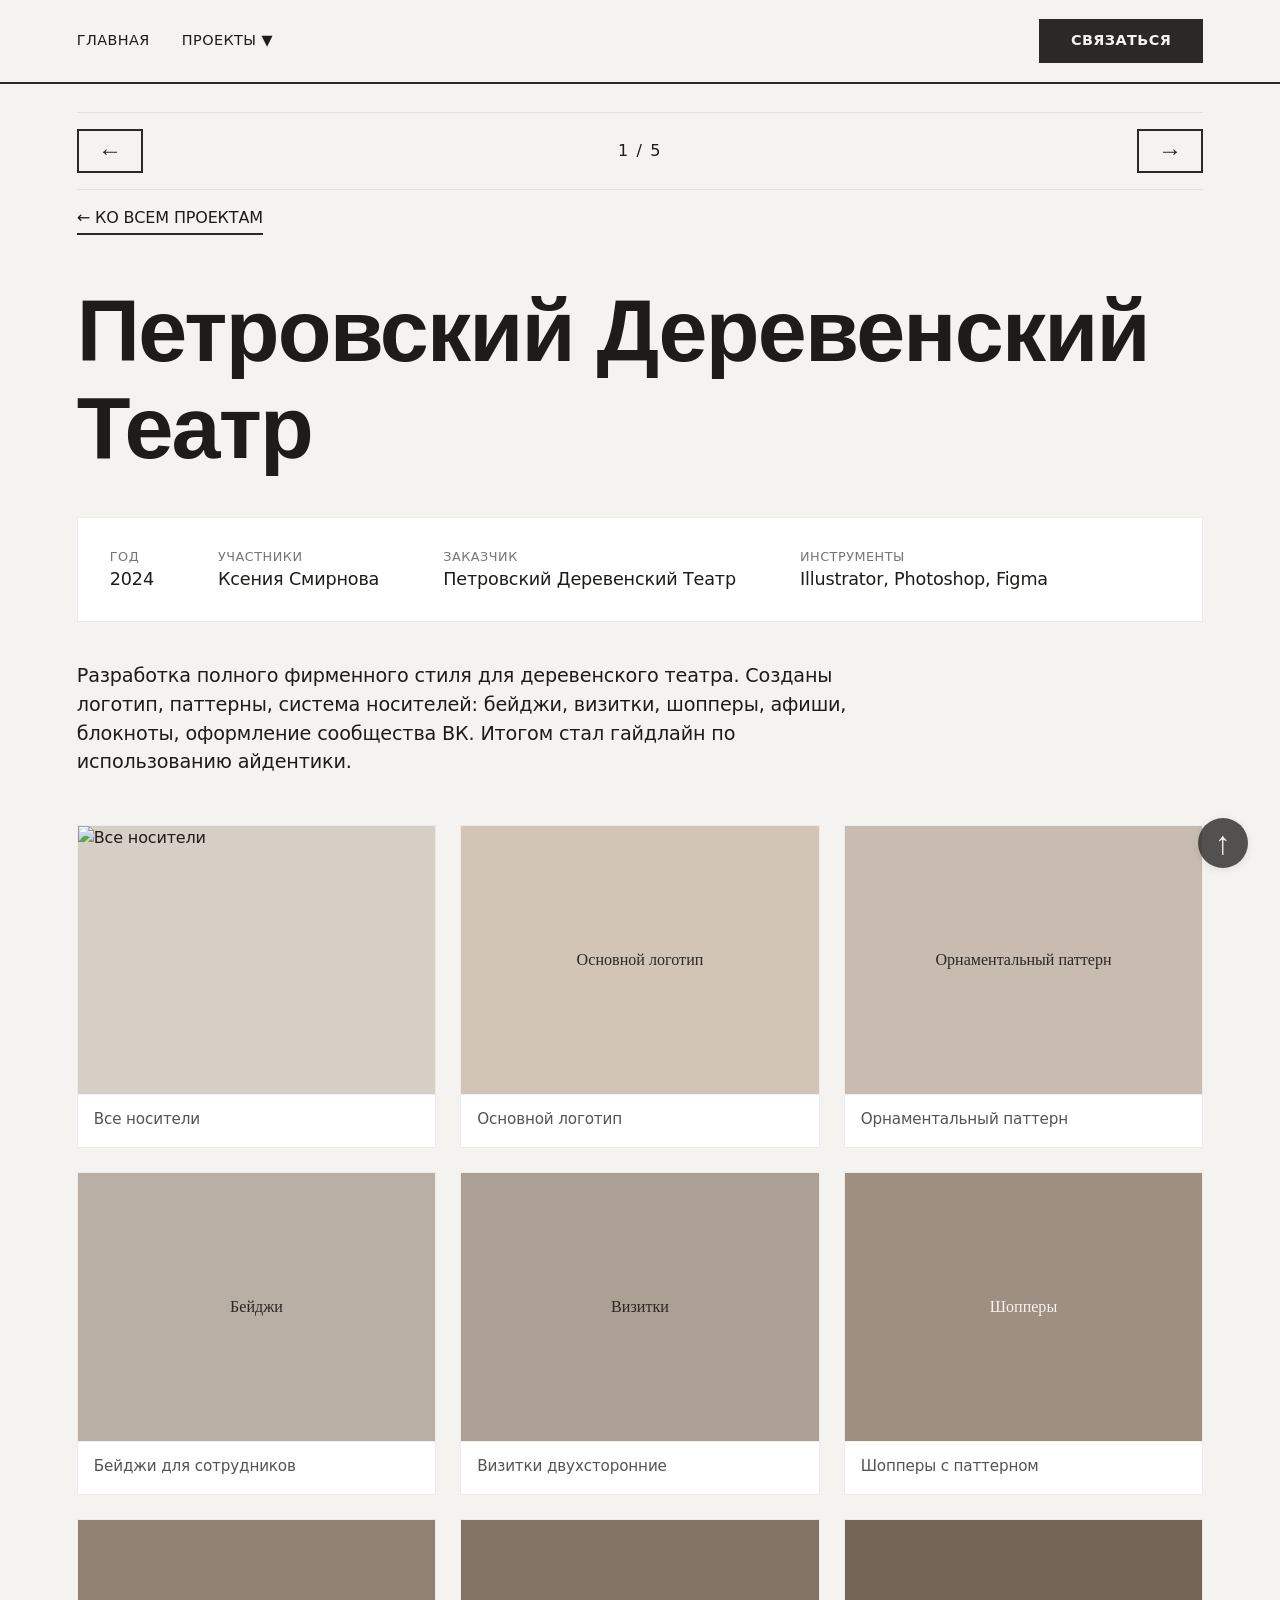
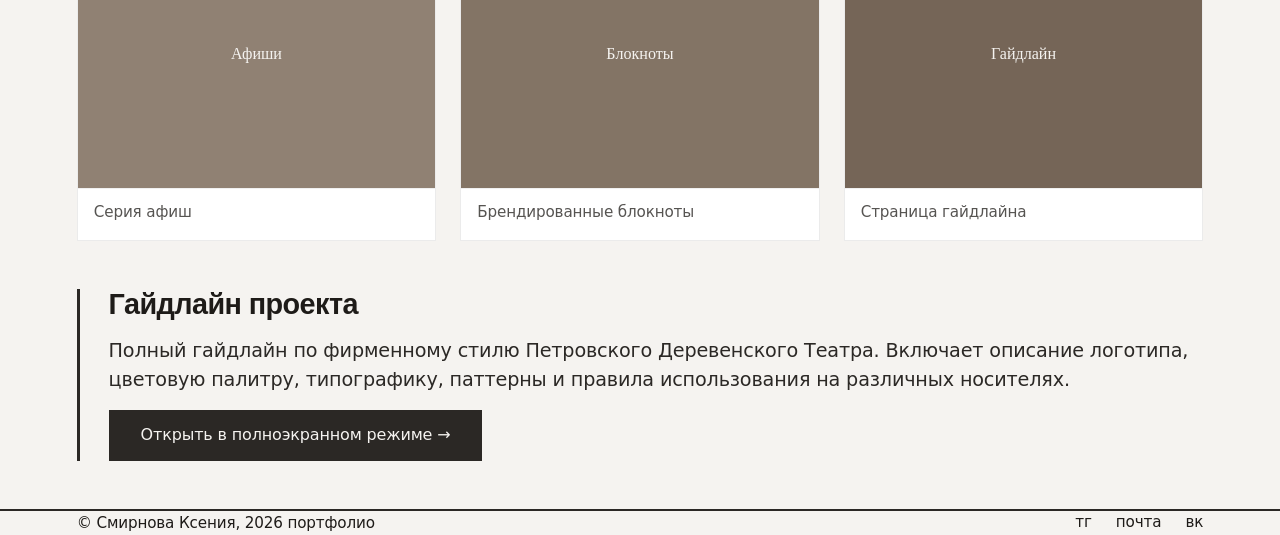
==== projects/project-1.html @ acf1d722 "Новая версия" ====
<!DOCTYPE html>
<html lang="ru">
<head>
    <meta charset="UTF-8">
    <meta name="viewport" content="width=device-width, initial-scale=1.0, maximum-scale=5.0">
    <title>Петровский Деревенский Театр · Ксения Смирнова</title>

    <!-- Профессиональная типографика -->
    <link rel="stylesheet" href="https://cdn.jsdelivr.net/npm/@fontsource/satoshi@latest/css/satoshi.min.css">
    <link rel="stylesheet" href="https://cdn.jsdelivr.net/npm/@fontsource/space-grotesk@5.0.8/css/space-grotesk.min.css">

    <!-- Основные стили -->
    <link rel="stylesheet" href="../css/style.css">
    <link rel="stylesheet" href="../css/responsive.css">
    
    <style>
        /* Стили для модального окна галереи */
        .modal-gallery {
            display: none;
            position: fixed;
            top: 0;
            left: 0;
            width: 100%;
            height: 100%;
            background-color: rgba(0, 0, 0, 0.95);
            z-index: 2000;
            cursor: pointer;
            opacity: 0;
            transition: opacity 0.3s ease;
        }
        
        .modal-gallery.active {
            display: flex;
            align-items: center;
            justify-content: center;
            opacity: 1;
        }
        
        .modal-content {
            position: relative;
            max-width: 90%;
            max-height: 90%;
            margin: auto;
            display: flex;
            align-items: center;
            justify-content: center;
        }
        
        .modal-image {
            max-width: 100%;
            max-height: 90vh;
            object-fit: contain;
            border-radius: 4px;
            box-shadow: 0 5px 30px rgba(0, 0, 0, 0.3);
        }
        
        .modal-caption {
            position: absolute;
            bottom: -40px;
            left: 0;
            right: 0;
            text-align: center;
            color: white;
            font-size: 1rem;
            padding: 0.5rem;
            background: rgba(0, 0, 0, 0.7);
            border-radius: 4px;
        }
        
        .nav-btn {
            position: absolute;
            top: 50%;
            transform: translateY(-50%);
            width: 50px;
            height: 50px;
            background: rgba(255, 255, 255, 0.2);
            border: 2px solid rgba(255, 255, 255, 0.5);
            border-radius: 50%;
            cursor: pointer;
            display: flex;
            align-items: center;
            justify-content: center;
            transition: all 0.3s ease;
            color: white;
            font-size: 24px;
            font-weight: bold;
            z-index: 2001;
        }
        
        .nav-btn:hover {
            background: rgba(255, 255, 255, 0.4);
            border-color: white;
        }
        
        .prev-btn {
            left: 20px;
        }
        
        .next-btn {
            right: 20px;
        }
        
        .close-btn {
            position: absolute;
            top: 20px;
            right: 30px;
            font-size: 40px;
            font-weight: bold;
            color: white;
            cursor: pointer;
            z-index: 2001;
            transition: all 0.3s ease;
            background: none;
            border: none;
            font-family: monospace;
        }
        
        .close-btn:hover {
            color: #9e6b5e;
            transform: scale(1.1);
        }
        
        .counter {
            position: absolute;
            bottom: 20px;
            right: 20px;
            color: white;
            background: rgba(0, 0, 0, 0.5);
            padding: 5px 12px;
            border-radius: 20px;
            font-size: 14px;
            font-family: monospace;
        }
        
        .gallery-image {
            cursor: pointer;
            position: relative;
            overflow: hidden;
        }
        
        .gallery-image::after {
            content: "🔍";
            position: absolute;
            bottom: 10px;
            right: 10px;
            background: rgba(0, 0, 0, 0.6);
            color: white;
            padding: 5px 8px;
            border-radius: 50%;
            font-size: 14px;
            opacity: 0;
            transition: opacity 0.3s ease;
            pointer-events: none;
        }
        
        .gallery-image:hover::after {
            opacity: 1;
        }
        
        /* Дополнительные стили для PDF просмотрщика */
        .pdf-container {
            width: 100%;
            margin: 2rem 0;
            background: #f5f3f0;
            border: 1px solid var(--border-light);
            overflow: hidden;
        }
        
        .pdf-container iframe {
            width: 100%;
            height: 800px;
            border: none;
            display: block;
        }
        
        .pdf-link {
            display: inline-block;
            margin-top: 1rem;
            padding: 0.8rem 2rem;
            background: var(--soft-dark);
            color: var(--bg);
            text-decoration: none;
            transition: var(--transition);
            text-align: center;
        }
        
        .pdf-link:hover {
            background: var(--accent);
            border-bottom: none;
        }
        
        @media (max-width: 800px) {
            .pdf-container iframe {
                height: 500px;
            }
            
            .nav-btn {
                width: 40px;
                height: 40px;
                font-size: 20px;
            }
            
            .prev-btn {
                left: 10px;
            }
            
            .next-btn {
                right: 10px;
            }
            
            .close-btn {
                top: 10px;
                right: 15px;
                font-size: 30px;
            }
        }
        
        @media (max-width: 480px) {
            .pdf-container iframe {
                height: 400px;
            }
            
            .nav-btn {
                width: 35px;
                height: 35px;
                font-size: 16px;
            }
        }
    </style>
</head>
<body>
    <!-- ХЭДЕР с выпадающим списком проектов -->
    <header class="header">
        <input type="checkbox" id="burger-toggle" class="burger-checkbox">
        <label for="burger-toggle" class="burger-icon">
            <span></span>
            <span></span>
            <span></span>
        </label>

        <div class="nav-links">
            <div class="nav-item">
                <a href="../index.html" class="nav-link">главная</a>
            </div>
            <div class="nav-item">
                <span class="nav-link">проекты ▼</span>
                <div class="dropdown">
                    <a href="project-1.html">Петровский Деревенский Театр</a>
                    <a href="project-2.html">Мерч театра Пушкина</a>
                    <a href="project-3.html">Фотокнига «Следы»</a>
                    <a href="project-4.html">Короткий метр «Гопник Коля»</a>
                    <a href="project-5.html">Выставка «Грани»</a>
                </div>
            </div>
        </div>
        
        <a href="../index.html#contact-section" class="contact-btn">связаться</a>

        <div class="burger-menu">
            <a href="../index.html">главная</a>
            <div class="projects-group">
                <span style="font-weight:600; margin-bottom:0.3rem;">проекты:</span>
                <a href="project-1.html">Петровский Деревенский Театр</a>
                <a href="project-2.html">Мерч театра Пушкина</a>
                <a href="project-3.html">Фотокнига «Следы»</a>
                <a href="project-4.html">Короткий метр «Гопник Коля»</a>
                <a href="project-5.html">Выставка «Грани»</a>
            </div>
            <a href="../index.html#contact-section" class="contact-btn">связаться</a>
        </div>
    </header>

    <main>
        <div class="container">
            <!-- НАВИГАЦИЯ МЕЖДУ ПРОЕКТАМИ -->
            <div class="project-nav" id="project-nav">
                <button class="nav-arrow" id="prevProject" aria-label="Предыдущий проект">←</button>
                <span class="project-counter" id="projectCounter">1 / 5</span>
                <button class="nav-arrow" id="nextProject" aria-label="Следующий проект">→</button>
            </div>
            <div style="margin-bottom: 1rem;">
                <a href="../index.html" class="back-to-main">← ко всем проектам</a>
            </div>

            <!-- КОНТЕНТ ПРОЕКТА -->
            <div class="project-header">
                <h1>Петровский Деревенский Театр</h1>
            </div>
            <div class="project-meta">
                <div class="meta-item"><span class="meta-label">год</span><span class="meta-value">2024</span></div>
                <div class="meta-item"><span class="meta-label">участники</span><span class="meta-value">Ксения Смирнова</span></div>
                <div class="meta-item"><span class="meta-label">заказчик</span><span class="meta-value">Петровский Деревенский Театр</span></div>
                <div class="meta-item"><span class="meta-label">инструменты</span><span class="meta-value">Illustrator, Photoshop, Figma</span></div>
            </div>
            <div class="project-description">
                <p>Разработка полного фирменного стиля для деревенского театра. Созданы логотип, паттерны, система носителей: бейджи, визитки, шопперы, афиши, блокноты, оформление сообщества ВК. Итогом стал гайдлайн по использованию айдентики.</p>
            </div>
            
            <!-- ГАЛЕРЕЯ -->
            <div class="project-gallery" id="project-gallery">
                <div class="gallery-item" data-index="0">
                    <div class="gallery-image">
                        <img src="https://sun9-11.userapi.com/s/v1/ig2/9PiQu-kpqCGtjzjyNcakyy0mfdN2wp7KyVQ81eAjFetHy-RfJmOVFOb_cmVQKaXtfVmjRUei0l2rOzspthQSyipe.jpg?quality=95&as=32x30,48x44,72x67,108x100,160x148,240x222,360x333,480x444,540x500,580x537&from=bu&cs=580x0" alt="Все носители">
                    </div>
                    <div class="gallery-caption">Все носители</div>
                </div>
                <div class="gallery-item" data-index="1">
                    <div class="gallery-image">
                        <img src="data:image/svg+xml,%3Csvg xmlns='http://www.w3.org/2000/svg' width='400' height='300' viewBox='0 0 400 300'%3E%3Crect width='400' height='300' fill='%23d2c5b6'/%3E%3Ctext x='50%' y='50%' font-family='Satoshi' font-size='18' fill='%232b2825' text-anchor='middle' dy='.3em'%3EОсновной логотип%3C/text%3E%3C/svg%3E" alt="Основной логотип">
                    </div>
                    <div class="gallery-caption">Основной логотип</div>
                </div>
                <div class="gallery-item" data-index="2">
                    <div class="gallery-image">
                        <img src="data:image/svg+xml,%3Csvg xmlns='http://www.w3.org/2000/svg' width='400' height='300' viewBox='0 0 400 300'%3E%3Crect width='400' height='300' fill='%23c7bcaf'/%3E%3Ctext x='50%' y='50%' font-family='Satoshi' font-size='18' fill='%232b2825' text-anchor='middle' dy='.3em'%3EОрнаментальный паттерн%3C/text%3E%3C/svg%3E" alt="Орнаментальный паттерн">
                    </div>
                    <div class="gallery-caption">Орнаментальный паттерн</div>
                </div>
                <div class="gallery-item" data-index="3">
                    <div class="gallery-image">
                        <img src="data:image/svg+xml,%3Csvg xmlns='http://www.w3.org/2000/svg' width='400' height='300' viewBox='0 0 400 300'%3E%3Crect width='400' height='300' fill='%23b9afa4'/%3E%3Ctext x='50%' y='50%' font-family='Satoshi' font-size='18' fill='%232b2825' text-anchor='middle' dy='.3em'%3EБейджи%3C/text%3E%3C/svg%3E" alt="Бейджи">
                    </div>
                    <div class="gallery-caption">Бейджи для сотрудников</div>
                </div>
                <div class="gallery-item" data-index="4">
                    <div class="gallery-image">
                        <img src="data:image/svg+xml,%3Csvg xmlns='http://www.w3.org/2000/svg' width='400' height='300' viewBox='0 0 400 300'%3E%3Crect width='400' height='300' fill='%23aca094'/%3E%3Ctext x='50%' y='50%' font-family='Satoshi' font-size='18' fill='%232b2825' text-anchor='middle' dy='.3em'%3EВизитки%3C/text%3E%3C/svg%3E" alt="Визитки">
                    </div>
                    <div class="gallery-caption">Визитки двухсторонние</div>
                </div>
                <div class="gallery-item" data-index="5">
                    <div class="gallery-image">
                        <img src="data:image/svg+xml,%3Csvg xmlns='http://www.w3.org/2000/svg' width='400' height='300' viewBox='0 0 400 300'%3E%3Crect width='400' height='300' fill='%239e8f81'/%3E%3Ctext x='50%' y='50%' font-family='Satoshi' font-size='18' fill='%23f5f3f0' text-anchor='middle' dy='.3em'%3EШопперы%3C/text%3E%3C/svg%3E" alt="Шопперы">
                    </div>
                    <div class="gallery-caption">Шопперы с паттерном</div>
                </div>
                <div class="gallery-item" data-index="6">
                    <div class="gallery-image">
                        <img src="data:image/svg+xml,%3Csvg xmlns='http://www.w3.org/2000/svg' width='400' height='300' viewBox='0 0 400 300'%3E%3Crect width='400' height='300' fill='%23908173'/%3E%3Ctext x='50%' y='50%' font-family='Satoshi' font-size='18' fill='%23f5f3f0' text-anchor='middle' dy='.3em'%3EАфиши%3C/text%3E%3C/svg%3E" alt="Афиши">
                    </div>
                    <div class="gallery-caption">Серия афиш</div>
                </div>
                <div class="gallery-item" data-index="7">
                    <div class="gallery-image">
                        <img src="data:image/svg+xml,%3Csvg xmlns='http://www.w3.org/2000/svg' width='400' height='300' viewBox='0 0 400 300'%3E%3Crect width='400' height='300' fill='%23837465'/%3E%3Ctext x='50%' y='50%' font-family='Satoshi' font-size='18' fill='%23f5f3f0' text-anchor='middle' dy='.3em'%3EБлокноты%3C/text%3E%3C/svg%3E" alt="Блокноты">
                    </div>
                    <div class="gallery-caption">Брендированные блокноты</div>
                </div>
                <div class="gallery-item" data-index="8">
                    <div class="gallery-image">
                        <img src="data:image/svg+xml,%3Csvg xmlns='http://www.w3.org/2000/svg' width='400' height='300' viewBox='0 0 400 300'%3E%3Crect width='400' height='300' fill='%23756557'/%3E%3Ctext x='50%' y='50%' font-family='Satoshi' font-size='18' fill='%23f5f3f0' text-anchor='middle' dy='.3em'%3EГайдлайн%3C/text%3E%3C/svg%3E" alt="Гайдлайн">
                    </div>
                    <div class="gallery-caption">Страница гайдлайна</div>
                </div>
            </div>
            
            <!-- Модальное окно для галереи -->
            <div id="modalGallery" class="modal-gallery">
                <button class="close-btn">&times;</button>
                <button class="nav-btn prev-btn">‹</button>
                <button class="nav-btn next-btn">›</button>
                <div class="modal-content">
                    <img class="modal-image" src="" alt="">
                    <div class="modal-caption"></div>
                </div>
                <div class="counter"></div>
            </div>
            
            <!-- Дополнительная секция с PDF просмотрщиком -->
            <div class="extra-section">
                <h3>Гайдлайн проекта</h3>
                <p style="margin-top: 1rem; color: var(--soft-dark);">
                    Полный гайдлайн по фирменному стилю Петровского Деревенского Театра. Включает описание логотипа, цветовую палитру, типографику, паттерны и правила использования на различных носителях.
                </p>
                <a href="https://flypdf.ru/v/2be8ea11-fe06-4a47-a068-ea5fc903fe31" target="_blank" class="pdf-link" rel="nofollow">
                    Открыть в полноэкранном режиме →
                </a>
            </div>
        </div>
    </main>

    <!-- КНОПКА НАВЕРХ -->
    <button class="to-top" id="toTopBtn" aria-label="Наверх"></button>

    <!-- ФУТЕР -->
    <footer class="container">
        <div>© Смирнова Ксения, <span id="current-year"></span> портфолио</div>
        <div style="display: flex; gap: 1.5rem;">
            <a href="https://t.me/takoj_vot_chelovek">тг</a>
            <a href="mailto:smirnovakp2002@gmail.com">почта</a>
            <a href="https://vk.com/k.smirnova_k_svobode">вк</a>
        </div>
    </footer>

    <script src="../js/projects.js"></script>
</body>
</html>
---- css/style.css ----
* {
    margin: 0;
    padding: 0;
    box-sizing: border-box;
}

:root {
    --bg: #f5f3f0;
    --text: #1e1b18;
    --soft-dark: #2b2825;
    --accent: #9e6b5e;
    --card-bg: #ffffff;
    --border-light: rgba(0, 0, 0, 0.08);
    --space: clamp(2rem, 6vw, 5rem);
    --transition: all 0.3s ease-out;
}

body {
    background-color: var(--bg);
    color: var(--text);
    font-family: 'Satoshi', system-ui, -apple-system, 'Segoe UI', Roboto, 'Helvetica Neue', sans-serif;
    font-weight: 350;
    line-height: 1.5;
    -webkit-font-smoothing: antialiased;
    font-feature-settings: "ss02", "ss03", "kern";
    letter-spacing: -0.01em;
    padding-top: 80px;
}

h1, h2, h3, h4 {
    font-family: 'Space Grotesk', 'Satoshi', sans-serif;
    font-weight: 600;
    letter-spacing: -0.02em;
    line-height: 1.1;
}

h1 {
    font-size: clamp(3rem, 8vw, 5.5rem);
    font-weight: 650;
    text-transform: uppercase;
    letter-spacing: -0.02em;
    margin-bottom: 0.3rem;
}

h2 {
    font-size: clamp(2rem, 4vw, 2.8rem);
    font-weight: 620;
    border-bottom: 3px solid var(--soft-dark);
    padding-bottom: 0.2rem;
    margin-bottom: 2rem;
    display: inline-block;
}

h3 {
    font-size: 1.8rem;
    font-weight: 600;
}

p, li, address {
    font-size: 1.2rem;
    font-style: normal;
}

a {
    color: currentColor;
    text-decoration: none;
    border-bottom: 1px solid transparent;
    transition: var(--transition);
}

a:hover {
    border-bottom-color: var(--accent);
}

img {
    display: block;
    width: 100%;
    height: 100%;
    object-fit: cover;
}

/* Контейнер - растягиваем на всю ширину */
.container {
    width: 100%;
    margin: 0;
    padding: 0 6vw;
}

/* ===== ХЭДЕР - фиксированный ===== */
.header {
    padding: 1.2rem 6vw;
    display: flex;
    justify-content: space-between;
    align-items: center;
    border-bottom: 2px solid var(--soft-dark);
    background: var(--bg);
    font-weight: 450;
    text-transform: uppercase;
    font-size: 0.9rem;
    letter-spacing: 0.03em;
    position: fixed;
    top: 0;
    left: 0;
    right: 0;
    z-index: 1000;
    width: 100%;
    backdrop-filter: blur(10px);
    background: rgba(245, 243, 240, 0.95);
    transition: var(--transition);
}

.nav-links {
    display: flex;
    align-items: center;
    gap: 2rem;
}

.nav-item {
    position: relative;
}

.nav-link {
    border-bottom: none;
    font-weight: 500;
    cursor: pointer;
    display: flex;
    align-items: center;
    gap: 0.3rem;
}

.nav-link:hover {
    border-bottom: 1px solid var(--soft-dark);
}

.dropdown {
    position: absolute;
    top: 100%;
    left: 0;
    min-width: 280px;
    background: var(--bg);
    border: 2px solid var(--soft-dark);
    border-top: none;
    padding: 0.8rem 0;
    z-index: 100;
    opacity: 0;
    visibility: hidden;
    transform: translateY(-10px);
    transition: var(--transition);
    box-shadow: 0 10px 20px rgba(0, 0, 0, 0.05);
}

.nav-item:hover .dropdown {
    opacity: 1;
    visibility: visible;
    transform: translateY(0);
}

.dropdown a {
    display: block;
    padding: 0.6rem 1.5rem;
    border-bottom: none;
    white-space: nowrap;
    text-transform: none;
    font-size: 0.95rem;
    transition: background 0.2s;
}

.dropdown a:hover {
    background: rgba(0, 0, 0, 0.03);
    border-bottom: none;
}

.header .contact-btn {
    background: var(--soft-dark);
    color: var(--bg);
    padding: 0.7rem 2rem;
    border-radius: 0px;
    font-weight: 550;
    border: none;
    transition: var(--transition);
    cursor: pointer;
    margin-left: auto;
}

.header .contact-btn:hover {
    background: var(--accent);
    color: white;
    border-bottom: none;
}

.burger-checkbox {
    display: none;
}

.burger-icon {
    display: none;
    flex-direction: column;
    justify-content: space-between;
    width: 28px;
    height: 22px;
    cursor: pointer;
    z-index: 110;
}

.burger-icon span {
    width: 100%;
    height: 3px;
    background-color: var(--soft-dark);
    transition: var(--transition);
}

.burger-menu {
    display: none;
}

/* ===== КНОПКА НАВЕРХ ===== */
.to-top {
    position: fixed;
    bottom: 2rem;
    right: 2rem;
    width: 50px;
    height: 50px;
    background: var(--soft-dark);
    color: var(--bg);
    border: none;
    border-radius: 50%;
    display: flex;
    align-items: center;
    justify-content: center;
    font-size: 1.8rem;
    cursor: pointer;
    transition: var(--transition);
    z-index: 99;
    opacity: 0.8;
    box-shadow: 0 2px 10px rgba(0, 0, 0, 0.1);
}

.to-top:hover {
    background: var(--accent);
    opacity: 1;
    transform: translateY(-3px);
}

.to-top::after {
    content: "↑";
    font-size: 2rem;
    line-height: 1;
}

/* ===== ДИНАМИЧЕСКАЯ ЧАСТЬ ===== */
.dynamic-row {
    display: flex;
    align-items: flex-start;
    gap: 6%;
    margin: var(--space) 0;
    min-height: 80vh;
    width: 100%;
}

.photo-sticky {
    flex: 0 0 45%;
    position: sticky;
    top: 100px;
    align-self: flex-start;
}

/* Фото больше и прижато к левому краю */
.photo-sticky figure {
    width: 100%;
    max-width: 650px;
    margin: 0;
    margin-left: 0;
    aspect-ratio: 0.85 / 1;
    background: #d6cfc6;
    overflow: hidden;
}

.photo-sticky img {
    width: 100%;
    height: 100%;
    object-fit: cover;
    object-position: center 20%;
    filter: grayscale(20%);
    transition: transform 0.5s ease;
}

.photo-sticky img:hover {
    transform: scale(1.02);
}

.scroll-text {
    flex: 1 1 auto;
    display: flex;
    flex-direction: column;
    gap: 4rem;
    max-width: 900px;
}

.info-block {
    border-top: 2px solid var(--soft-dark);
    padding-top: 1.5rem;
}

.info-block h3 {
    font-size: 2rem;
    margin-bottom: 1.2rem;
}

.info-block ul {
    list-style: none;
}

.info-block li {
    margin-bottom: 0.4rem;
    font-size: 1.2rem;
}

.contact-icons {
    display: flex;
    flex-wrap: wrap;
    gap: 1.5rem 2.5rem;
    margin-top: 1rem;
}

.contact-icons a {
    font-size: 1.3rem;
    border-bottom: none;
    display: inline-flex;
    align-items: center;
    gap: 6px;
}

.icon-tg::before {
    content: "⎆";
    margin-right: 6px;
    font-weight: 300;
}

.icon-phone::before {
    content: "⎔";
    margin-right: 6px;
}

.icon-email::before {
    content: "⌲";
    margin-right: 6px;
}

.icon-vk::before {
    content: "⌾";
    margin-right: 6px;
}

.speciality-badge {
    display: flex;
    flex-wrap: wrap;
    gap: 1rem 2rem;
    margin: 1.5rem 0;
    font-size: 1.3rem;
    font-weight: 400;
    text-transform: uppercase;
    border-bottom: 1px solid var(--border-light);
    padding-bottom: 1.5rem;
}

/* ===== КЕЙСЫ ===== */
.cases-showcase {
    margin: 4rem 0;
    width: 100%;
}

.case-item {
    display: flex;
    gap: 6rem;
    margin-bottom: 6rem;
    align-items: center;
    width: 100%;
}

.case-item.reverse {
    flex-direction: row-reverse;
}

.case-info {
    flex: 1;
}

.case-info h3 {
    font-size: 2.2rem;
    margin-bottom: 1.5rem;
}

.case-info p {
    margin-bottom: 2rem;
    opacity: 0.9;
}

.case-visual {
    flex: 1;
}

.case-card-custom {
    background: var(--card-bg);
    border: 1px solid var(--border-light);
    padding: 0;
    box-shadow: 0 5px 15px rgba(0, 0, 0, 0.02);
}

.case-image-custom {
    width: 100%;
    aspect-ratio: 4 / 3;
    background: #cbc3b9;
    overflow: hidden;
}

.case-image-custom img {
    width: 100%;
    height: 100%;
    object-fit: cover;
    display: block;
}

.case-card-custom h4 {
    font-size: 1.5rem;
    font-weight: 600;
    padding: 1.2rem 1.2rem 0.8rem;
}

.case-card-custom p {
    padding: 0 1.2rem 1.5rem;
    font-size: 1rem;
    opacity: 0.8;
}

.case-btn {
    background: var(--soft-dark);
    color: var(--bg);
    border: none;
    padding: 0.8rem 2rem;
    font-size: 1rem;
    font-weight: 500;
    text-transform: uppercase;
    cursor: pointer;
    transition: var(--transition);
    display: inline-block;
    margin-top: 0.5rem;
    border-radius: 0;
}

.case-btn:hover {
    background: var(--accent);
    color: white;
}

.more-link {
    display: inline-block;
    margin: 1rem 0 3rem;
    font-size: 1.3rem;
    font-weight: 500;
    border-bottom: 2px solid var(--soft-dark);
    padding-bottom: 0.2rem;
}

.more-link:hover {
    border-bottom-color: var(--accent);
}

/* скиллы */
.compact-grid {
    display: grid;
    grid-template-columns: repeat(auto-fill, minmax(280px, 1fr));
    gap: 2rem;
    margin: 2rem 0;
}

.skill-item {
    font-size: 1.1rem;
    border-left: 2px solid var(--soft-dark);
    padding-left: 1rem;
}

/* ===== ФОРМА СВЯЗИ - РАСТЯНУТА НА ВСЮ ШИРИНУ ===== */
.contact-section-wrapper {
    display: flex;
    flex-direction: column;
    align-items: center;
    width: 100%;
    margin: 0;
    padding: 0;
}

.contact-section-wrapper h2 {
    text-align: left;
    display: inline-block;
    margin-left: 6vw;
    margin-right: auto;
    margin-bottom: 2rem;
}

/* Белый блок формы на всю ширину */
.contact-form {
    background: white;
    border-top: 1px solid var(--border-light);
    border-bottom: 1px solid var(--border-light);
    padding: 3rem 6vw;
    margin: 0;
    width: 100%;
    box-sizing: border-box;
}

/* Внутренний контейнер для формы, чтобы ограничить ширину полей */
.form-inner-container {
    max-width: 800px;
    margin: 0;
    width: 100%;
}

.form-row {
    display: grid;
    grid-template-columns: 1fr 1fr;
    gap: 2rem;
    margin-bottom: 2rem;
}

.form-group {
    display: flex;
    flex-direction: column;
}

.form-group label {
    font-weight: 500;
    margin-bottom: 0.5rem;
    text-transform: uppercase;
    font-size: 0.85rem;
    letter-spacing: 0.02em;
}

.form-group input,
.form-group textarea {
    background: transparent;
    border: 1px solid var(--border-light);
    padding: 0.9rem 1.2rem;
    font-family: 'Satoshi', sans-serif;
    font-size: 1.1rem;
    border-radius: 0;
    outline: none;
    transition: var(--transition);
    width: 100%;
}

.form-group input:focus,
.form-group textarea:focus {
    border-color: var(--soft-dark);
}

.form-group textarea {
    min-height: 120px;
    resize: vertical;
}

.submit-btn {
    background: var(--soft-dark);
    color: var(--bg);
    border: none;
    padding: 1rem 2.5rem;
    font-size: 1.1rem;
    font-weight: 500;
    text-transform: uppercase;
    cursor: pointer;
    transition: var(--transition);
    width: fit-content;
    border-radius: 0;
    margin-top: 2rem;
    display: block;
    margin-left: 0;
    margin-right: auto;
}

.submit-btn:hover {
    background: var(--accent);
}

footer {
    border-top: 2px solid var(--soft-dark);
    padding: 2rem 0;
    margin-top: 4rem;
    display: flex;
    flex-wrap: wrap;
    justify-content: space-between;
    align-items: center;
    font-size: 0.95rem;
    width: 100%;
}

button,
.case-card-custom,
.header .contact-btn,
.submit-btn,
.contact-form {
    border-radius: 0px;
}

/* ===== СТРАНИЦЫ ПРОЕКТОВ ===== */
.project-nav {
    display: flex;
    justify-content: space-between;
    align-items: center;
    margin: 2rem 0 1rem;
    padding: 1rem 0;
    border-top: 1px solid var(--border-light);
    border-bottom: 1px solid var(--border-light);
}

.nav-arrow {
    font-size: 1.5rem;
    font-weight: 400;
    border: 2px solid var(--soft-dark);
    padding: 0.5rem 1.2rem;
    transition: var(--transition);
    cursor: pointer;
    background: transparent;
    color: var(--soft-dark);
    line-height: 1;
}

.nav-arrow:hover {
    background: var(--soft-dark);
    color: var(--bg);
    border-color: var(--soft-dark);
}

.project-counter {
    font-size: 1rem;
    letter-spacing: 0.1em;
    font-weight: 450;
}

.back-to-main {
    text-transform: uppercase;
    font-weight: 500;
    border-bottom: 2px solid var(--soft-dark);
    padding-bottom: 0.2rem;
    margin-bottom: 1rem;
    display: inline-block;
}

.project-header {
    margin: 2rem 0 2.5rem;
}

.project-header h1 {
    text-transform: none;
    margin-bottom: 1rem;
}

.project-meta {
    display: flex;
    flex-wrap: wrap;
    gap: 2.5rem 4rem;
    background: var(--card-bg);
    padding: 1.8rem 2rem;
    border: 1px solid var(--border-light);
    margin: 2rem 0;
    font-size: 1.1rem;
}

.meta-item {
    display: flex;
    flex-direction: column;
}

.meta-label {
    font-size: 0.8rem;
    text-transform: uppercase;
    letter-spacing: 0.04em;
    opacity: 0.6;
    font-weight: 500;
}

.meta-value {
    font-weight: 500;
}

.project-description {
    margin: 2.5rem 0;
    max-width: 800px;
}

.extra-section {
    margin: 3rem 0;
    border-left: 3px solid var(--soft-dark);
    padding-left: 1.8rem;
}

/* ===== ГАЛЕРЕЯ ===== */
.project-gallery {
    display: grid;
    grid-template-columns: repeat(3, 1fr);
    gap: 1.5rem;
    margin: 3rem 0;
}

.gallery-item {
    background: var(--card-bg);
    border: 1px solid var(--border-light);
    transition: var(--transition);
    break-inside: avoid;
}

.gallery-item:hover {
    transform: translateY(-5px);
    box-shadow: 0 10px 20px rgba(0, 0, 0, 0.05);
}

.gallery-image {
    aspect-ratio: 4 / 3;
    background: #d6cfc6;
    overflow: hidden;
}

.gallery-image img {
    width: 100%;
    height: 100%;
    object-fit: cover;
    transition: transform 0.4s ease;
}

.gallery-item:hover .gallery-image img {
    transform: scale(1.03);
}

.gallery-caption {
    padding: 0.8rem 1rem 1rem;
    font-size: 0.95rem;
    opacity: 0.75;
    border-top: 1px solid var(--border-light);
}

.gallery-video {
    width: 100%;
    aspect-ratio: 16 / 9;
    background: #d6cfc6;
}

.gallery-video video {
    width: 100%;
    height: 100%;
    object-fit: cover;
}

/* ===== МОДАЛЬНОЕ ОКНО ДЛЯ ГАЛЕРЕИ ===== */
.modal-gallery {
    display: none;
    position: fixed;
    top: 0;
    left: 0;
    width: 100%;
    height: 100%;
    background-color: rgba(0, 0, 0, 0.95);
    z-index: 2000;
    cursor: pointer;
    align-items: center;
    justify-content: center;
}

.modal-gallery.active {
    display: flex;
}

.modal-content {
    position: relative;
    max-width: 90%;
    max-height: 90%;
    margin: auto;
    display: flex;
    align-items: center;
    justify-content: center;
}

.modal-image {
    max-width: 100%;
    max-height: 90vh;
    object-fit: contain;
    border-radius: 4px;
    box-shadow: 0 5px 30px rgba(0, 0, 0, 0.3);
}

.modal-caption {
    position: absolute;
    bottom: -40px;
    left: 0;
    right: 0;
    text-align: center;
    color: white;
    font-size: 1rem;
    padding: 0.5rem;
    background: rgba(0, 0, 0, 0.7);
    border-radius: 4px;
}

.nav-btn {
    position: absolute;
    top: 50%;
    transform: translateY(-50%);
    width: 50px;
    height: 50px;
    background: rgba(255, 255, 255, 0.2);
    border: 2px solid rgba(255, 255, 255, 0.5);
    border-radius: 50%;
    cursor: pointer;
    display: flex;
    align-items: center;
    justify-content: center;
    transition: all 0.3s ease;
    color: white;
    font-size: 24px;
    font-weight: bold;
    z-index: 2001;
}

.nav-btn:hover {
    background: rgba(255, 255, 255, 0.4);
    border-color: white;
}

.prev-btn {
    left: 20px;
}

.next-btn {
    right: 20px;
}

.close-btn {
    position: absolute;
    top: 20px;
    right: 30px;
    font-size: 40px;
    font-weight: bold;
    color: white;
    cursor: pointer;
    z-index: 2001;
    transition: all 0.3s ease;
    background: none;
    border: none;
    font-family: monospace;
}

.close-btn:hover {
    color: #9e6b5e;
    transform: scale(1.1);
}

.counter {
    position: absolute;
    bottom: 20px;
    right: 20px;
    color: white;
    background: rgba(0, 0, 0, 0.5);
    padding: 5px 12px;
    border-radius: 20px;
    font-size: 14px;
    font-family: monospace;
}

.gallery-image {
    cursor: pointer;
    position: relative;
    overflow: hidden;
}

.gallery-image::after {
    content: "🔍";
    position: absolute;
    bottom: 10px;
    right: 10px;
    background: rgba(0, 0, 0, 0.6);
    color: white;
    padding: 5px 8px;
    border-radius: 50%;
    font-size: 14px;
    opacity: 0;
    transition: opacity 0.3s ease;
    pointer-events: none;
}

.gallery-image:hover::after {
    opacity: 1;
}

/* Адаптация для мобильных */
@media (max-width: 800px) {
    .nav-btn {
        width: 40px;
        height: 40px;
        font-size: 20px;
    }
    
    .prev-btn {
        left: 10px;
    }
    
    .next-btn {
        right: 10px;
    }
    
    .close-btn {
        top: 10px;
        right: 15px;
        font-size: 30px;
    }
}

@media (max-width: 480px) {
    .nav-btn {
        width: 35px;
        height: 35px;
        font-size: 16px;
    }
}
---- css/responsive.css ----
/* Адаптация для больших экранов (1920px и выше) */
@media (min-width: 1920px) {
    body {
        padding-top: 90px;
    }
    
    .container {
        padding: 0 8vw;
    }
    
    .header {
        padding: 1.2rem 8vw;
    }
    
    .dynamic-row {
        gap: 8%;
    }
    
    .photo-sticky {
        flex: 0 0 42%;
        top: 110px;
    }
    
    .photo-sticky figure {
        max-width: 750px;
    }
    
    .scroll-text {
        max-width: 1100px;
        gap: 5rem;
    }
    
    .info-block h3 {
        font-size: 2.4rem;
    }
    
    .info-block li,
    .info-block p {
        font-size: 1.3rem;
    }
    
    .speciality-badge span {
        font-size: 1.5rem;
    }
    
    .contact-icons a {
        font-size: 1.5rem;
    }
    
    .case-item {
        gap: 8rem;
        margin-bottom: 8rem;
    }
    
    .case-info h3 {
        font-size: 2.8rem;
    }
    
    .case-info p {
        font-size: 1.3rem;
    }
    
    .compact-grid {
        grid-template-columns: repeat(auto-fill, minmax(350px, 1fr));
        gap: 2.5rem;
    }
    
    .skill-item {
        font-size: 1.3rem;
    }
    
    .contact-section-wrapper h2 {
        margin-left: 8vw;
    }
    
    .contact-form {
        padding: 4rem 8vw;
    }
}

/* Специальные настройки для ультрашироких мониторов (2560px+) */
@media (min-width: 2560px) {
    body {
        padding-top: 100px;
    }
    
    .container {
        padding: 0 12vw;
    }
    
    .header {
        padding: 1.5rem 12vw;
    }
    
    .dynamic-row {
        gap: 10%;
    }
    
    .photo-sticky {
        flex: 0 0 40%;
        top: 120px;
    }
    
    .photo-sticky figure {
        max-width: 900px;
    }
    
    .scroll-text {
        max-width: 1400px;
        gap: 6rem;
    }
    
    .info-block h3 {
        font-size: 3rem;
    }
    
    .info-block li,
    .info-block p {
        font-size: 1.5rem;
    }
    
    .speciality-badge {
        gap: 1.5rem 3rem;
    }
    
    .speciality-badge span {
        font-size: 1.6rem;
    }
    
    .contact-icons {
        gap: 2rem 3rem;
    }
    
    .contact-icons a {
        font-size: 1.6rem;
    }
    
    .case-item {
        gap: 10rem;
        margin-bottom: 10rem;
    }
    
    .case-info h3 {
        font-size: 3.2rem;
    }
    
    .case-info p {
        font-size: 1.5rem;
    }
    
    .case-card-custom h4 {
        font-size: 1.8rem;
    }
    
    .case-card-custom p {
        font-size: 1.2rem;
    }
    
    .compact-grid {
        grid-template-columns: repeat(auto-fill, minmax(450px, 1fr));
        gap: 3rem;
    }
    
    .skill-item {
        font-size: 1.5rem;
        padding-left: 1.5rem;
    }
    
    .contact-section-wrapper h2 {
        margin-left: 12vw;
    }
    
    .contact-form {
        padding: 5rem 12vw;
    }
    
    .form-group label {
        font-size: 1rem;
    }
    
    .form-group input,
    .form-group textarea {
        padding: 1.2rem 1.5rem;
        font-size: 1.3rem;
    }
    
    .submit-btn {
        padding: 1.2rem 3rem;
        font-size: 1.3rem;
    }
    
    .project-gallery {
        gap: 2rem;
    }
    
    .gallery-caption {
        font-size: 1.1rem;
    }
}

/* Адаптация для экранов от 1440px до 1919px */
@media (min-width: 1440px) and (max-width: 1919px) {
    .container {
        padding: 0 5vw;
    }
    
    .scroll-text {
        max-width: 800px;
    }
    
    .photo-sticky {
        flex: 0 0 45%;
    }
    
    .photo-sticky figure {
        max-width: 550px;
    }
}

/* Адаптация для планшетов и ноутбуков */
@media (max-width: 1200px) {
    .project-gallery {
        grid-template-columns: repeat(2, 1fr);
    }
    
    .case-item {
        gap: 3rem;
    }
    
    .case-info h3 {
        font-size: 1.8rem;
    }
    
    .scroll-text {
        max-width: 100%;
    }
    
    .photo-sticky {
        flex: 0 0 48%;
    }
    
    .photo-sticky figure {
        max-width: 500px;
    }
}

/* Адаптация для мобильных устройств и планшетов */
@media (max-width: 800px) {
    body {
        padding-top: 70px;
    }
    
    .container {
        padding: 0 4vw;
    }
    
    .dynamic-row {
        flex-direction: column;
        gap: 2rem;
    }
    
    .photo-sticky {
        position: static;
        width: 100%;
        max-width: 100%;
        margin: 0 auto;
        flex: 1 1 auto;
    }
    
    .photo-sticky figure {
        max-width: 100%;
        margin: 0 auto;
        aspect-ratio: 0.9 / 1;
    }
    
    .case-item,
    .case-item.reverse {
        flex-direction: column;
        gap: 2rem;
    }
    
    .form-row {
        grid-template-columns: 1fr;
        gap: 1.2rem;
    }
    
    .project-meta {
        flex-direction: column;
        gap: 1.2rem;
    }
    
    .project-gallery {
        grid-template-columns: repeat(2, 1fr);
    }
    
    .contact-section-wrapper h2 {
        margin-left: 4vw;
    }
    
    .contact-form {
        padding: 2rem 4vw;
    }
    
    .form-inner-container {
        max-width: 100%;
    }
}

/* Адаптация для мобильных телефонов */
@media (max-width: 700px) {
    body {
        padding-top: 65px;
    }
    
    .nav-links {
        display: none;
    }
    
    .burger-icon {
        display: flex;
    }
    
    .burger-checkbox:checked ~ .burger-menu {
        display: flex;
        flex-direction: column;
        position: fixed;
        top: 65px;
        left: 0;
        width: 100%;
        background: var(--bg);
        border-bottom: 2px solid var(--soft-dark);
        padding: 1.5rem 6vw;
        gap: 1rem;
        z-index: 1000;
        font-size: 1rem;
        text-transform: uppercase;
        backdrop-filter: blur(10px);
        background: rgba(245, 243, 240, 0.98);
    }
    
    .burger-menu a {
        border-bottom: none;
        padding: 0.5rem 0;
    }
    
    .burger-menu .projects-group {
        display: flex;
        flex-direction: column;
        margin-left: 1rem;
        gap: 0.5rem;
        text-transform: none;
        font-size: 0.95rem;
        border-left: 2px solid var(--border-light);
        padding-left: 1rem;
    }
    
    .burger-menu a:hover {
        border-bottom: 1px solid var(--soft-dark);
    }
    
    .burger-menu .contact-btn {
        display: inline-block;
        background: var(--soft-dark);
        color: var(--bg);
        padding: 0.7rem 1.5rem;
        margin-top: 0.5rem;
        text-align: center;
        border: none;
        width: fit-content;
    }
    
    .project-gallery {
        grid-template-columns: 1fr;
    }
    
    .contact-icons {
        flex-direction: column;
        gap: 1rem;
    }
    
    .speciality-badge {
        flex-direction: column;
        gap: 0.5rem;
    }
    
    .compact-grid {
        grid-template-columns: 1fr;
    }
    
    .info-block h3 {
        font-size: 1.5rem;
    }
    
    .case-info h3 {
        font-size: 1.5rem;
    }
    
    h1 {
        font-size: 2.5rem;
    }
    
    h2 {
        font-size: 1.8rem;
    }
    
    .contact-section-wrapper h2 {
        margin-left: 4vw;
    }
    
    .contact-form {
        padding: 1.5rem 4vw;
    }
    
    footer {
        flex-direction: column;
        gap: 1rem;
        text-align: center;
    }
    
    .submit-btn {
        width: 100%;
        margin-left: 0;
        margin-right: 0;
    }
}

/* Адаптация для очень маленьких экранов */
@media (max-width: 480px) {
    body {
        padding-top: 60px;
    }
    
    .container {
        padding: 0 1.5rem;
    }
    
    .header {
        padding: 0.8rem 1.5rem;
    }
    
    .case-btn {
        padding: 0.6rem 1.5rem;
        font-size: 0.9rem;
    }
    
    .nav-arrow {
        padding: 0.3rem 0.8rem;
        font-size: 1.2rem;
    }
    
    .project-meta {
        padding: 1rem;
    }
    
    .extra-section {
        padding-left: 1rem;
    }
    
    .contact-section-wrapper h2 {
        margin-left: 1.5rem;
    }
    
    .contact-form {
        padding: 1.5rem;
    }
    
    .form-group input,
    .form-group textarea {
        padding: 0.7rem 1rem;
        font-size: 1rem;
    }
}
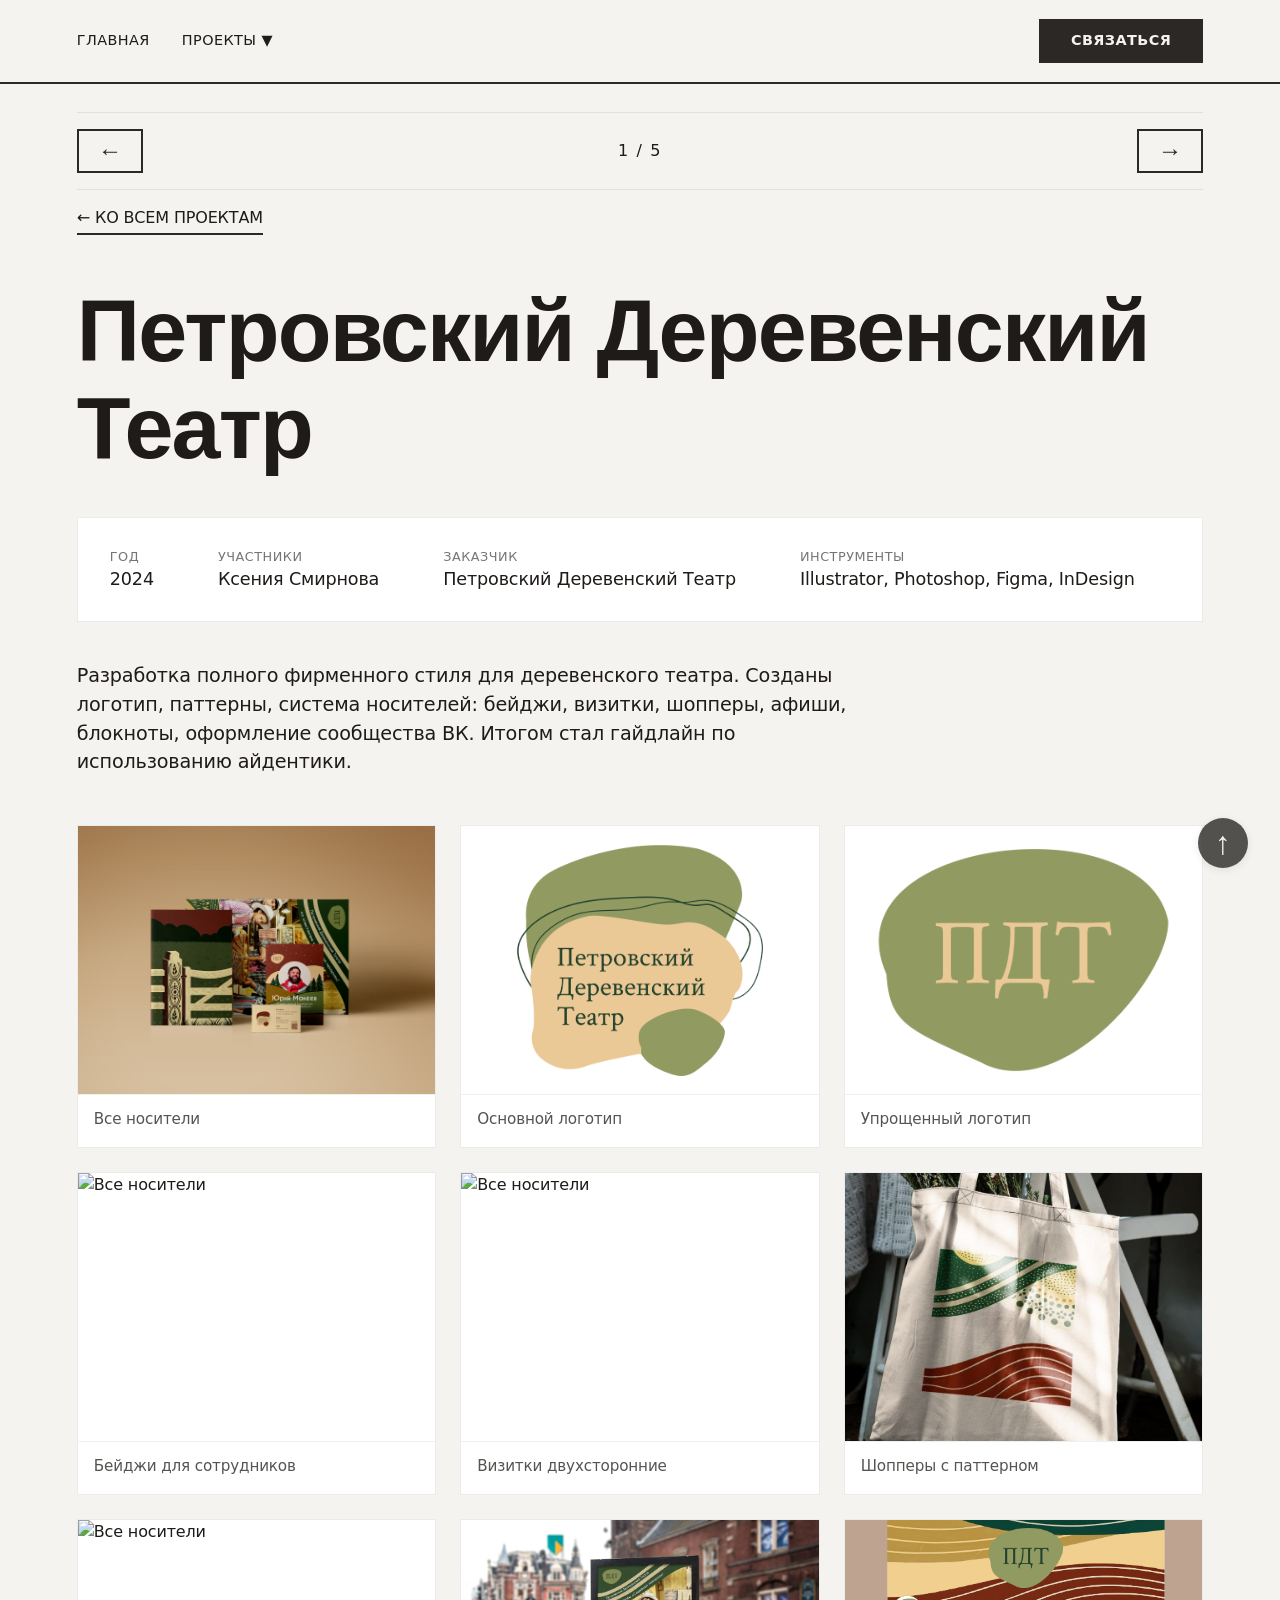
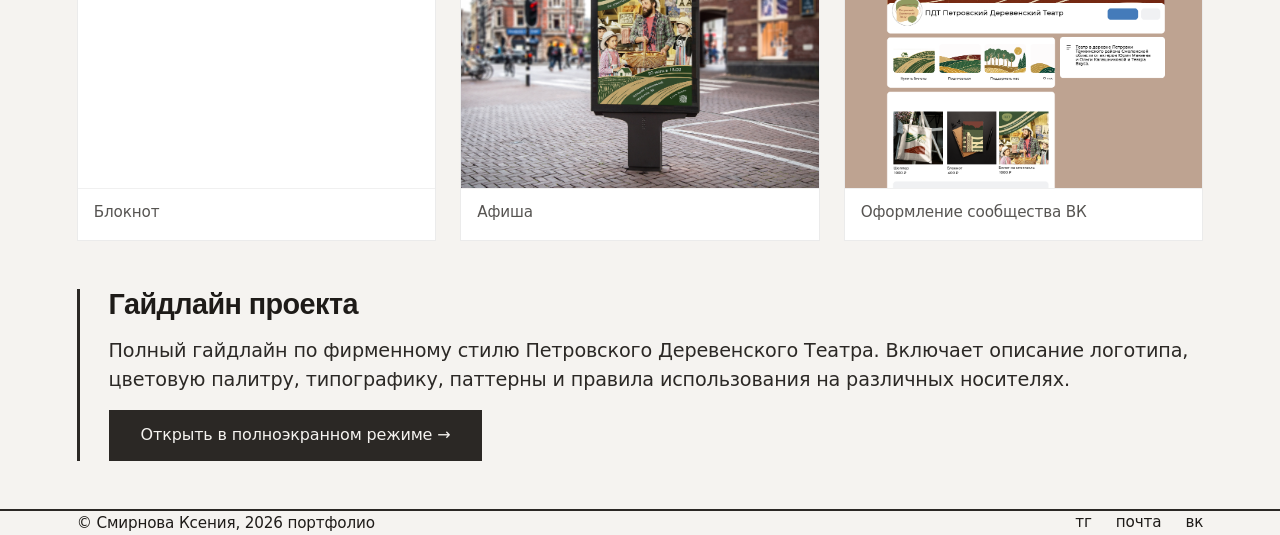
==== commit 69a2b1c5: "#3" ====
--- a/projects/project-1.html
+++ b/projects/project-1.html
@@ -14,218 +14,7 @@
     <link rel="stylesheet" href="../css/responsive.css">
     
     <style>
-        /* Стили для модального окна галереи */
-        .modal-gallery {
-            display: none;
-            position: fixed;
-            top: 0;
-            left: 0;
-            width: 100%;
-            height: 100%;
-            background-color: rgba(0, 0, 0, 0.95);
-            z-index: 2000;
-            cursor: pointer;
-            opacity: 0;
-            transition: opacity 0.3s ease;
-        }
-        
-        .modal-gallery.active {
-            display: flex;
-            align-items: center;
-            justify-content: center;
-            opacity: 1;
-        }
-        
-        .modal-content {
-            position: relative;
-            max-width: 90%;
-            max-height: 90%;
-            margin: auto;
-            display: flex;
-            align-items: center;
-            justify-content: center;
-        }
-        
-        .modal-image {
-            max-width: 100%;
-            max-height: 90vh;
-            object-fit: contain;
-            border-radius: 4px;
-            box-shadow: 0 5px 30px rgba(0, 0, 0, 0.3);
-        }
-        
-        .modal-caption {
-            position: absolute;
-            bottom: -40px;
-            left: 0;
-            right: 0;
-            text-align: center;
-            color: white;
-            font-size: 1rem;
-            padding: 0.5rem;
-            background: rgba(0, 0, 0, 0.7);
-            border-radius: 4px;
-        }
-        
-        .nav-btn {
-            position: absolute;
-            top: 50%;
-            transform: translateY(-50%);
-            width: 50px;
-            height: 50px;
-            background: rgba(255, 255, 255, 0.2);
-            border: 2px solid rgba(255, 255, 255, 0.5);
-            border-radius: 50%;
-            cursor: pointer;
-            display: flex;
-            align-items: center;
-            justify-content: center;
-            transition: all 0.3s ease;
-            color: white;
-            font-size: 24px;
-            font-weight: bold;
-            z-index: 2001;
-        }
-        
-        .nav-btn:hover {
-            background: rgba(255, 255, 255, 0.4);
-            border-color: white;
-        }
-        
-        .prev-btn {
-            left: 20px;
-        }
-        
-        .next-btn {
-            right: 20px;
-        }
-        
-        .close-btn {
-            position: absolute;
-            top: 20px;
-            right: 30px;
-            font-size: 40px;
-            font-weight: bold;
-            color: white;
-            cursor: pointer;
-            z-index: 2001;
-            transition: all 0.3s ease;
-            background: none;
-            border: none;
-            font-family: monospace;
-        }
-        
-        .close-btn:hover {
-            color: #9e6b5e;
-            transform: scale(1.1);
-        }
-        
-        .counter {
-            position: absolute;
-            bottom: 20px;
-            right: 20px;
-            color: white;
-            background: rgba(0, 0, 0, 0.5);
-            padding: 5px 12px;
-            border-radius: 20px;
-            font-size: 14px;
-            font-family: monospace;
-        }
-        
-        .gallery-image {
-            cursor: pointer;
-            position: relative;
-            overflow: hidden;
-        }
-        
-        .gallery-image::after {
-            content: "🔍";
-            position: absolute;
-            bottom: 10px;
-            right: 10px;
-            background: rgba(0, 0, 0, 0.6);
-            color: white;
-            padding: 5px 8px;
-            border-radius: 50%;
-            font-size: 14px;
-            opacity: 0;
-            transition: opacity 0.3s ease;
-            pointer-events: none;
-        }
-        
-        .gallery-image:hover::after {
-            opacity: 1;
-        }
-        
-        /* Дополнительные стили для PDF просмотрщика */
-        .pdf-container {
-            width: 100%;
-            margin: 2rem 0;
-            background: #f5f3f0;
-            border: 1px solid var(--border-light);
-            overflow: hidden;
-        }
-        
-        .pdf-container iframe {
-            width: 100%;
-            height: 800px;
-            border: none;
-            display: block;
-        }
-        
-        .pdf-link {
-            display: inline-block;
-            margin-top: 1rem;
-            padding: 0.8rem 2rem;
-            background: var(--soft-dark);
-            color: var(--bg);
-            text-decoration: none;
-            transition: var(--transition);
-            text-align: center;
-        }
-        
-        .pdf-link:hover {
-            background: var(--accent);
-            border-bottom: none;
-        }
-        
-        @media (max-width: 800px) {
-            .pdf-container iframe {
-                height: 500px;
-            }
-            
-            .nav-btn {
-                width: 40px;
-                height: 40px;
-                font-size: 20px;
-            }
-            
-            .prev-btn {
-                left: 10px;
-            }
-            
-            .next-btn {
-                right: 10px;
-            }
-            
-            .close-btn {
-                top: 10px;
-                right: 15px;
-                font-size: 30px;
-            }
-        }
-        
-        @media (max-width: 480px) {
-            .pdf-container iframe {
-                height: 400px;
-            }
-            
-            .nav-btn {
-                width: 35px;
-                height: 35px;
-                font-size: 16px;
-            }
-        }
+
     </style>
 </head>
 <body>
@@ -247,26 +36,26 @@
                 <div class="dropdown">
                     <a href="project-1.html">Петровский Деревенский Театр</a>
                     <a href="project-2.html">Мерч театра Пушкина</a>
-                    <a href="project-3.html">Фотокнига «Следы»</a>
-                    <a href="project-4.html">Короткий метр «Гопник Коля»</a>
-                    <a href="project-5.html">Выставка «Грани»</a>
+                    <a href="project-3.html">Мерч театра Пушкина-лимитированная коллекция</a>
+                    <a href="project-4.html">Мерч для проекта "Голос малых городов"</a>
+                    <a href="project-5.html"></a>
                 </div>
             </div>
         </div>
         
-        <a href="../index.html#contact-section" class="contact-btn">связаться</a>
+        <a href="https://vk.com/k.smirnova_k_svobode" class="contact-btn">связаться</a>
 
         <div class="burger-menu">
             <a href="../index.html">главная</a>
             <div class="projects-group">
                 <span style="font-weight:600; margin-bottom:0.3rem;">проекты:</span>
-                <a href="project-1.html">Петровский Деревенский Театр</a>
-                <a href="project-2.html">Мерч театра Пушкина</a>
-                <a href="project-3.html">Фотокнига «Следы»</a>
-                <a href="project-4.html">Короткий метр «Гопник Коля»</a>
-                <a href="project-5.html">Выставка «Грани»</a>
+					<a href="project-1.html">Петровский Деревенский Театр</a>
+					<a href="project-2.html">Мерч театра Пушкина</a>
+					<a href="project-3.html">Мерч театра Пушкина-лимитированная коллекция</a>
+					<a href="project-4.html">Мерч для проекта "Голос малых городов"</a>
+					<a href="project-5.html"></a>
             </div>
-            <a href="../index.html#contact-section" class="contact-btn">связаться</a>
+            <a href="https://vk.com/k.smirnova_k_svobode" class="contact-btn">связаться</a>
         </div>
     </header>
 
@@ -290,7 +79,7 @@
                 <div class="meta-item"><span class="meta-label">год</span><span class="meta-value">2024</span></div>
                 <div class="meta-item"><span class="meta-label">участники</span><span class="meta-value">Ксения Смирнова</span></div>
                 <div class="meta-item"><span class="meta-label">заказчик</span><span class="meta-value">Петровский Деревенский Театр</span></div>
-                <div class="meta-item"><span class="meta-label">инструменты</span><span class="meta-value">Illustrator, Photoshop, Figma</span></div>
+                <div class="meta-item"><span class="meta-label">инструменты</span><span class="meta-value">Illustrator, Photoshop, Figma, InDesign</span></div>
             </div>
             <div class="project-description">
                 <p>Разработка полного фирменного стиля для деревенского театра. Созданы логотип, паттерны, система носителей: бейджи, визитки, шопперы, афиши, блокноты, оформление сообщества ВК. Итогом стал гайдлайн по использованию айдентики.</p>
@@ -300,58 +89,59 @@
             <div class="project-gallery" id="project-gallery">
                 <div class="gallery-item" data-index="0">
                     <div class="gallery-image">
-                        <img src="https://sun9-11.userapi.com/s/v1/ig2/9PiQu-kpqCGtjzjyNcakyy0mfdN2wp7KyVQ81eAjFetHy-RfJmOVFOb_cmVQKaXtfVmjRUei0l2rOzspthQSyipe.jpg?quality=95&as=32x30,48x44,72x67,108x100,160x148,240x222,360x333,480x444,540x500,580x537&from=bu&cs=580x0" alt="Все носители">
+                        <img src="../img/project-1/1 (2).png" alt="Все носители">
                     </div>
                     <div class="gallery-caption">Все носители</div>
                 </div>
                 <div class="gallery-item" data-index="1">
                     <div class="gallery-image">
-                        <img src="data:image/svg+xml,%3Csvg xmlns='http://www.w3.org/2000/svg' width='400' height='300' viewBox='0 0 400 300'%3E%3Crect width='400' height='300' fill='%23d2c5b6'/%3E%3Ctext x='50%' y='50%' font-family='Satoshi' font-size='18' fill='%232b2825' text-anchor='middle' dy='.3em'%3EОсновной логотип%3C/text%3E%3C/svg%3E" alt="Основной логотип">
+						<img src="../img/project-1/логотип.png" alt="Все носители">
                     </div>
                     <div class="gallery-caption">Основной логотип</div>
                 </div>
                 <div class="gallery-item" data-index="2">
                     <div class="gallery-image">
-                        <img src="data:image/svg+xml,%3Csvg xmlns='http://www.w3.org/2000/svg' width='400' height='300' viewBox='0 0 400 300'%3E%3Crect width='400' height='300' fill='%23c7bcaf'/%3E%3Ctext x='50%' y='50%' font-family='Satoshi' font-size='18' fill='%232b2825' text-anchor='middle' dy='.3em'%3EОрнаментальный паттерн%3C/text%3E%3C/svg%3E" alt="Орнаментальный паттерн">
+                        <img src="../img/project-1/лого мин.png" alt="Все носители">
                     </div>
-                    <div class="gallery-caption">Орнаментальный паттерн</div>
+                    <div class="gallery-caption">Упрощенный логотип</div>
                 </div>
-                <div class="gallery-item" data-index="3">
+				<div class="gallery-item" data-index="3">
                     <div class="gallery-image">
-                        <img src="data:image/svg+xml,%3Csvg xmlns='http://www.w3.org/2000/svg' width='400' height='300' viewBox='0 0 400 300'%3E%3Crect width='400' height='300' fill='%23b9afa4'/%3E%3Ctext x='50%' y='50%' font-family='Satoshi' font-size='18' fill='%232b2825' text-anchor='middle' dy='.3em'%3EБейджи%3C/text%3E%3C/svg%3E" alt="Бейджи">
+                        <img src="../img/project-1/бейдж мокапMockup.png" alt="Все носители">
                     </div>
                     <div class="gallery-caption">Бейджи для сотрудников</div>
                 </div>
                 <div class="gallery-item" data-index="4">
                     <div class="gallery-image">
-                        <img src="data:image/svg+xml,%3Csvg xmlns='http://www.w3.org/2000/svg' width='400' height='300' viewBox='0 0 400 300'%3E%3Crect width='400' height='300' fill='%23aca094'/%3E%3Ctext x='50%' y='50%' font-family='Satoshi' font-size='18' fill='%232b2825' text-anchor='middle' dy='.3em'%3EВизитки%3C/text%3E%3C/svg%3E" alt="Визитки">
+                        <img src="../img/project-1/мокап визитки.png" alt="Все носители">
                     </div>
                     <div class="gallery-caption">Визитки двухсторонние</div>
                 </div>
-                <div class="gallery-item" data-index="5">
+				<div class="gallery-item" data-index="5">
                     <div class="gallery-image">
-                        <img src="data:image/svg+xml,%3Csvg xmlns='http://www.w3.org/2000/svg' width='400' height='300' viewBox='0 0 400 300'%3E%3Crect width='400' height='300' fill='%239e8f81'/%3E%3Ctext x='50%' y='50%' font-family='Satoshi' font-size='18' fill='%23f5f3f0' text-anchor='middle' dy='.3em'%3EШопперы%3C/text%3E%3C/svg%3E" alt="Шопперы">
+                        <img src="../img/project-1/photo_2025-01-12_01-59-02.jpg" alt="Все носители">
                     </div>
                     <div class="gallery-caption">Шопперы с паттерном</div>
                 </div>
-                <div class="gallery-item" data-index="6">
+				<div class="gallery-item" data-index="6">
                     <div class="gallery-image">
-                        <img src="data:image/svg+xml,%3Csvg xmlns='http://www.w3.org/2000/svg' width='400' height='300' viewBox='0 0 400 300'%3E%3Crect width='400' height='300' fill='%23908173'/%3E%3Ctext x='50%' y='50%' font-family='Satoshi' font-size='18' fill='%23f5f3f0' text-anchor='middle' dy='.3em'%3EАфиши%3C/text%3E%3C/svg%3E" alt="Афиши">
+                        <img src="../img/project-1/блокнот.png" alt="Все носители">
                     </div>
-                    <div class="gallery-caption">Серия афиш</div>
-                </div>
-                <div class="gallery-item" data-index="7">
+                    <div class="gallery-caption">Блокнот</div>
+                </div>				
+				<div class="gallery-item" data-index="7">
                     <div class="gallery-image">
-                        <img src="data:image/svg+xml,%3Csvg xmlns='http://www.w3.org/2000/svg' width='400' height='300' viewBox='0 0 400 300'%3E%3Crect width='400' height='300' fill='%23837465'/%3E%3Ctext x='50%' y='50%' font-family='Satoshi' font-size='18' fill='%23f5f3f0' text-anchor='middle' dy='.3em'%3EБлокноты%3C/text%3E%3C/svg%3E" alt="Блокноты">
+                        <img src="../img/project-1/плакат мокап.png" alt="Все носители">
                     </div>
-                    <div class="gallery-caption">Брендированные блокноты</div>
-                </div>
-                <div class="gallery-item" data-index="8">
+                    <div class="gallery-caption">Афиша</div>
+                </div>	
+				<div class="gallery-item" data-index="8">
                     <div class="gallery-image">
-                        <img src="data:image/svg+xml,%3Csvg xmlns='http://www.w3.org/2000/svg' width='400' height='300' viewBox='0 0 400 300'%3E%3Crect width='400' height='300' fill='%23756557'/%3E%3Ctext x='50%' y='50%' font-family='Satoshi' font-size='18' fill='%23f5f3f0' text-anchor='middle' dy='.3em'%3EГайдлайн%3C/text%3E%3C/svg%3E" alt="Гайдлайн">
+                        <img src="../img/project-1/вк-мокап.png" alt="Все носители">
                     </div>
-                    <div class="gallery-caption">Страница гайдлайна</div>
-                </div>
+                    <div class="gallery-caption">Оформление сообщества ВК</div>
+                </div>				
+
             </div>
             
             <!-- Модальное окно для галереи -->
--- a/css/style.css
+++ b/css/style.css
@@ -331,7 +331,7 @@
 }
 
 .icon-tg::before {
-    content: "⎆";
+    content: "⌲";
     margin-right: 6px;
     font-weight: 300;
 }
@@ -342,7 +342,7 @@
 }
 
 .icon-email::before {
-    content: "⌲";
+    content: "⎆";
     margin-right: 6px;
 }
 
@@ -714,14 +714,16 @@
 
 .gallery-image {
     aspect-ratio: 4 / 3;
-    background: #d6cfc6;
+    background: transparent;   /* прозрачный фон */
     overflow: hidden;
+    cursor: pointer;
+    position: relative;
 }
 
 .gallery-image img {
     width: 100%;
     height: 100%;
-    object-fit: cover;
+    object-fit: cover;        /* растягивание фото */
     transition: transform 0.4s ease;
 }
 
@@ -748,7 +750,7 @@
     object-fit: cover;
 }
 
-/* ===== МОДАЛЬНОЕ ОКНО ДЛЯ ГАЛЕРЕИ ===== */
+/* ===== МОДАЛЬНОЕ ОКНО (тёмное) ===== */
 .modal-gallery {
     display: none;
     position: fixed;
@@ -863,47 +865,54 @@
     font-family: monospace;
 }
 
-.gallery-image {
-    cursor: pointer;
-    position: relative;
+/* ===== PDF-БЛОК ===== */
+.pdf-container {
+    width: 100%;
+    margin: 2rem 0;
+    background: #f5f3f0;
+    border: 1px solid var(--border-light);
     overflow: hidden;
 }
 
-.gallery-image::after {
-    content: "🔍";
-    position: absolute;
-    bottom: 10px;
-    right: 10px;
-    background: rgba(0, 0, 0, 0.6);
-    color: white;
-    padding: 5px 8px;
-    border-radius: 50%;
-    font-size: 14px;
-    opacity: 0;
-    transition: opacity 0.3s ease;
-    pointer-events: none;
-}
-
-.gallery-image:hover::after {
-    opacity: 1;
-}
-
-/* Адаптация для мобильных */
+.pdf-container iframe {
+    width: 100%;
+    height: 800px;
+    border: none;
+    display: block;
+}
+
+.pdf-link {
+    display: inline-block;
+    margin-top: 1rem;
+    padding: 0.8rem 2rem;
+    background: var(--soft-dark);
+    color: var(--bg);
+    text-decoration: none;
+    transition: var(--transition);
+    text-align: center;
+}
+
+.pdf-link:hover {
+    background: var(--accent);
+    border-bottom: none;
+}
+
+/* ===== АДАПТАЦИЯ ===== */
 @media (max-width: 800px) {
+    .pdf-container iframe {
+        height: 500px;
+    }
     .nav-btn {
         width: 40px;
         height: 40px;
         font-size: 20px;
     }
-    
     .prev-btn {
         left: 10px;
     }
-    
     .next-btn {
         right: 10px;
     }
-    
     .close-btn {
         top: 10px;
         right: 15px;
@@ -912,6 +921,9 @@
 }
 
 @media (max-width: 480px) {
+    .pdf-container iframe {
+        height: 400px;
+    }
     .nav-btn {
         width: 35px;
         height: 35px;
--- a/css/responsive.css
+++ b/css/responsive.css
@@ -469,4 +469,35 @@
         padding: 0.7rem 1rem;
         font-size: 1rem;
     }
+}
+
+/* Адаптация модального окна для мобильных */
+@media (max-width: 800px) {
+    .nav-btn {
+        width: 40px;
+        height: 40px;
+        font-size: 20px;
+    }
+    
+    .prev-btn {
+        left: 10px;
+    }
+    
+    .next-btn {
+        right: 10px;
+    }
+    
+    .close-btn {
+        top: 10px;
+        right: 15px;
+        font-size: 30px;
+    }
+}
+
+@media (max-width: 480px) {
+    .nav-btn {
+        width: 35px;
+        height: 35px;
+        font-size: 16px;
+    }
 }
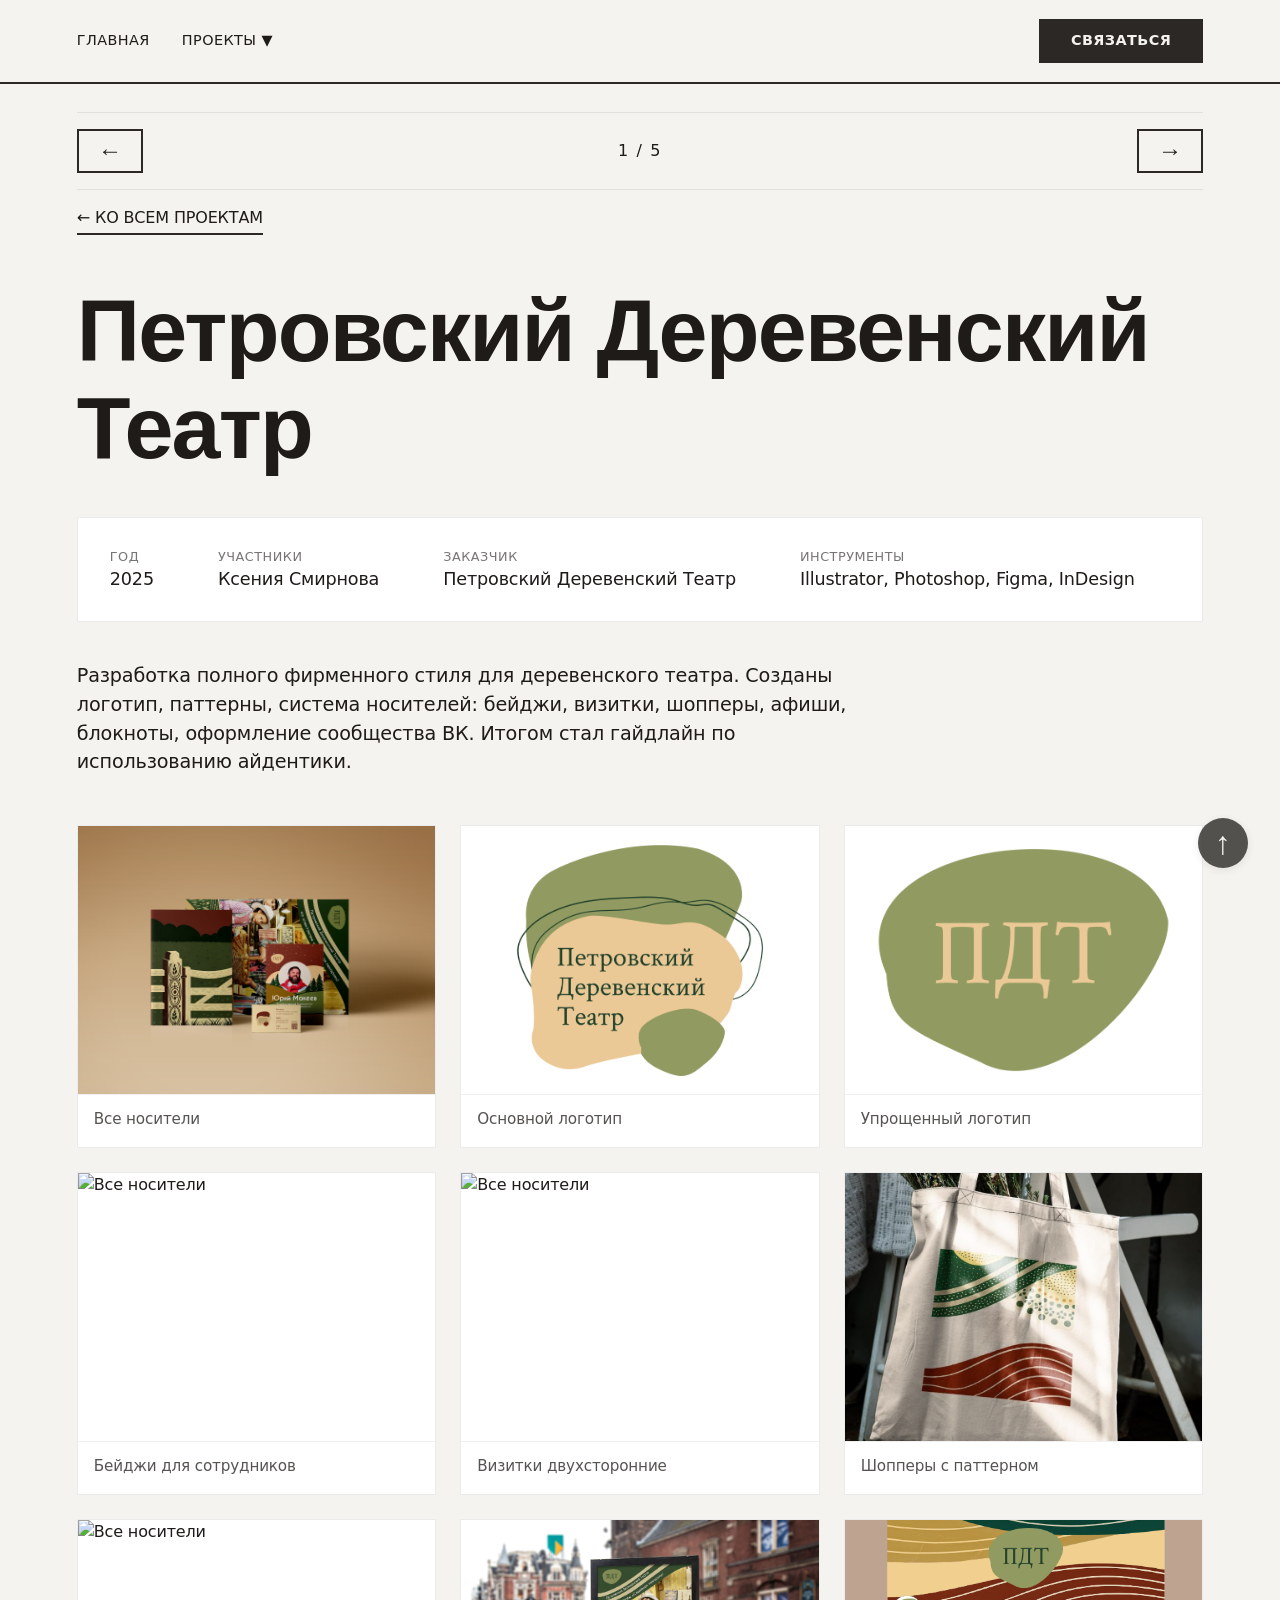
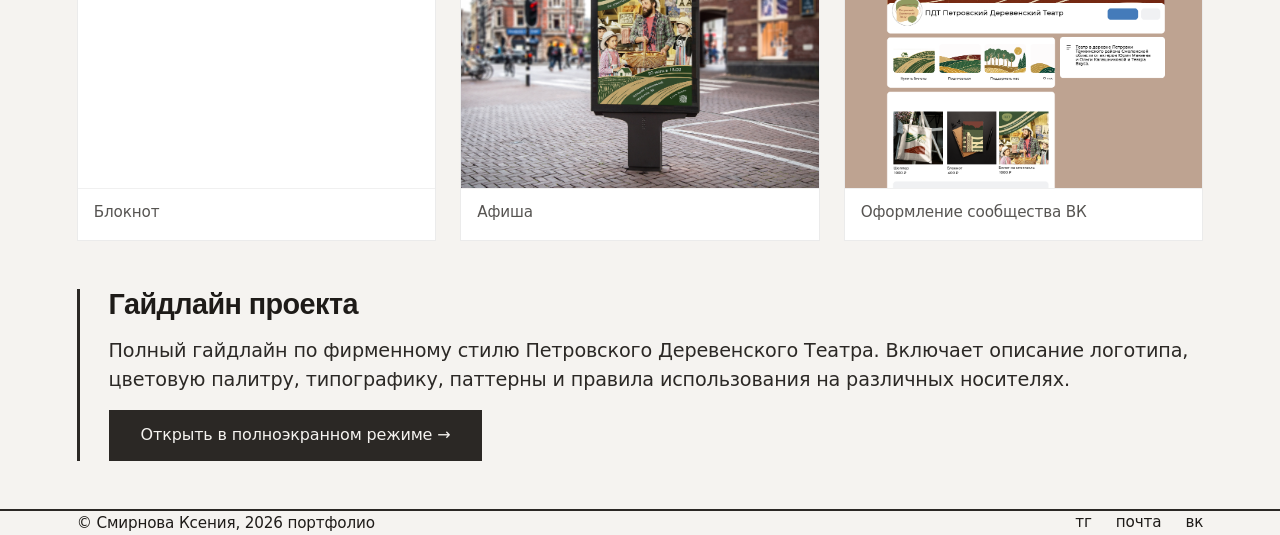
==== commit 88556711: "Релиз" ====
--- a/projects/project-1.html
+++ b/projects/project-1.html
@@ -76,7 +76,7 @@
                 <h1>Петровский Деревенский Театр</h1>
             </div>
             <div class="project-meta">
-                <div class="meta-item"><span class="meta-label">год</span><span class="meta-value">2024</span></div>
+                <div class="meta-item"><span class="meta-label">год</span><span class="meta-value">2025</span></div>
                 <div class="meta-item"><span class="meta-label">участники</span><span class="meta-value">Ксения Смирнова</span></div>
                 <div class="meta-item"><span class="meta-label">заказчик</span><span class="meta-value">Петровский Деревенский Театр</span></div>
                 <div class="meta-item"><span class="meta-label">инструменты</span><span class="meta-value">Illustrator, Photoshop, Figma, InDesign</span></div>
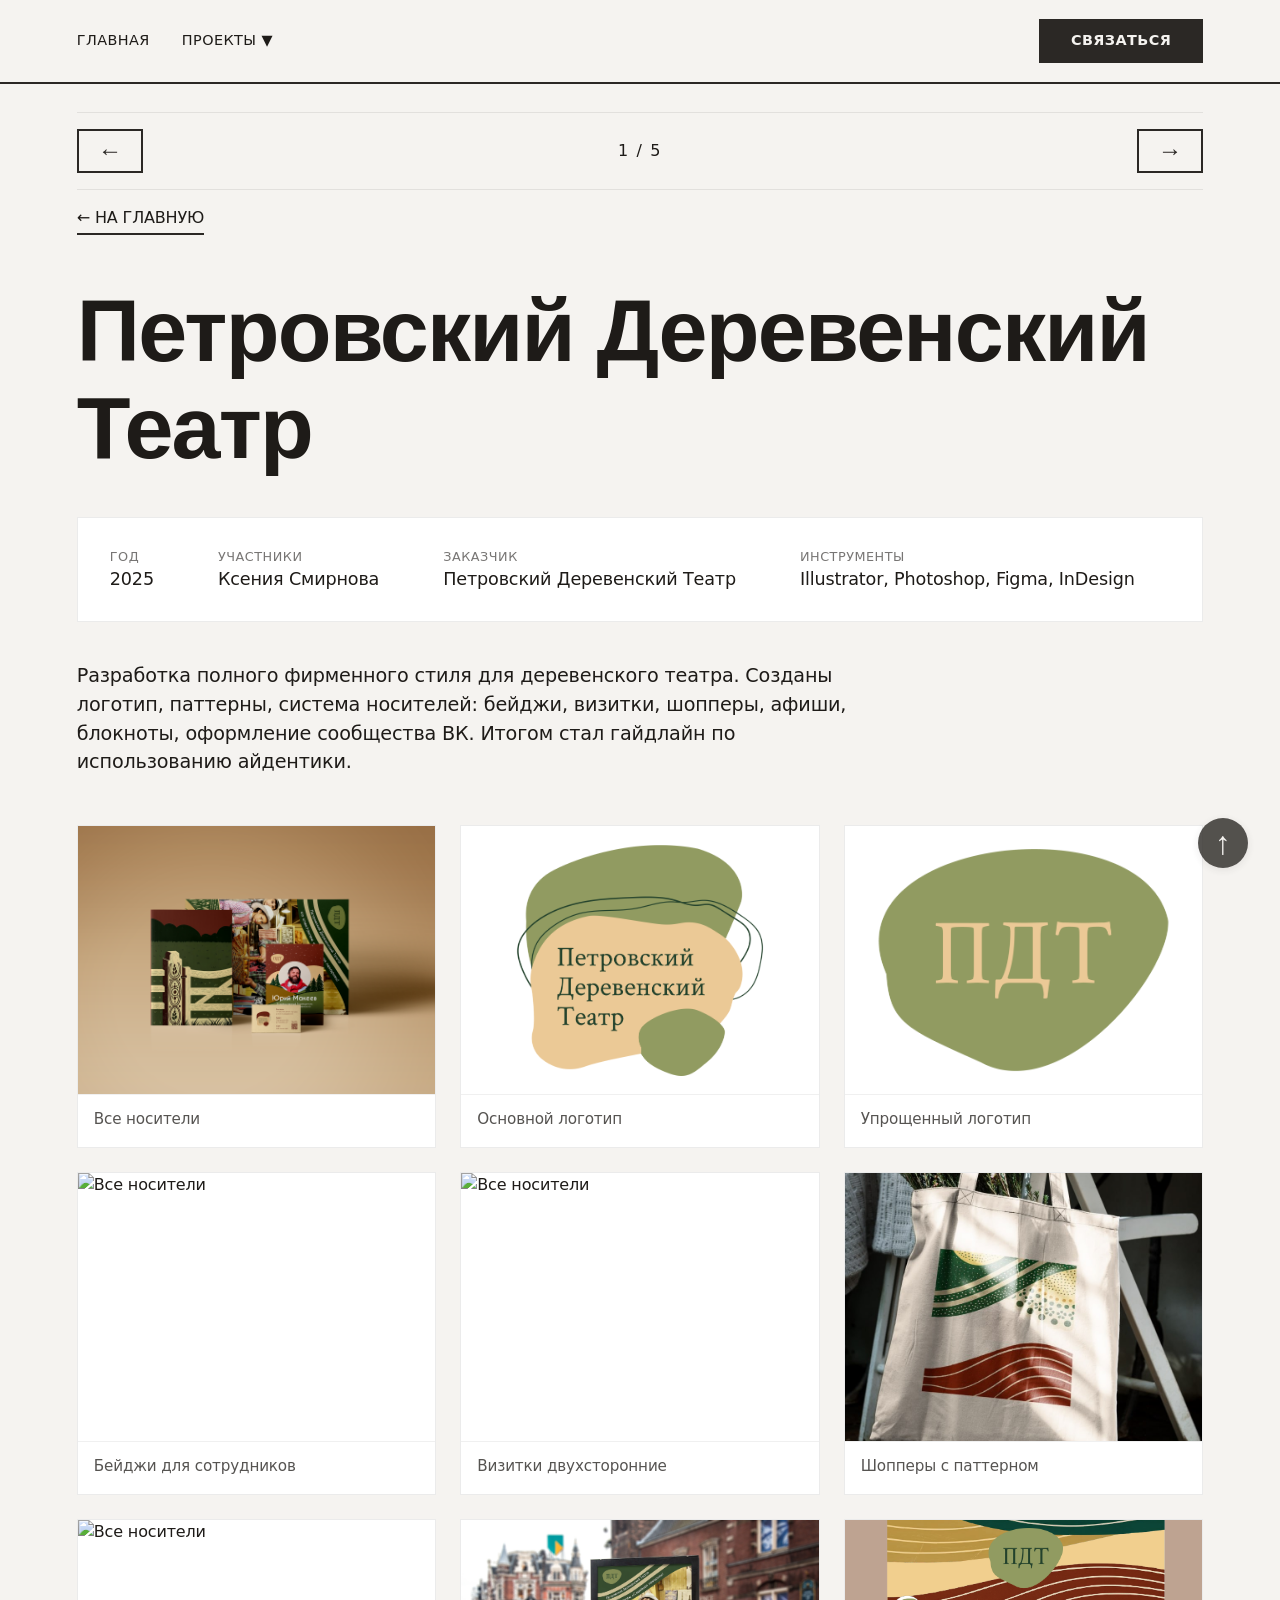
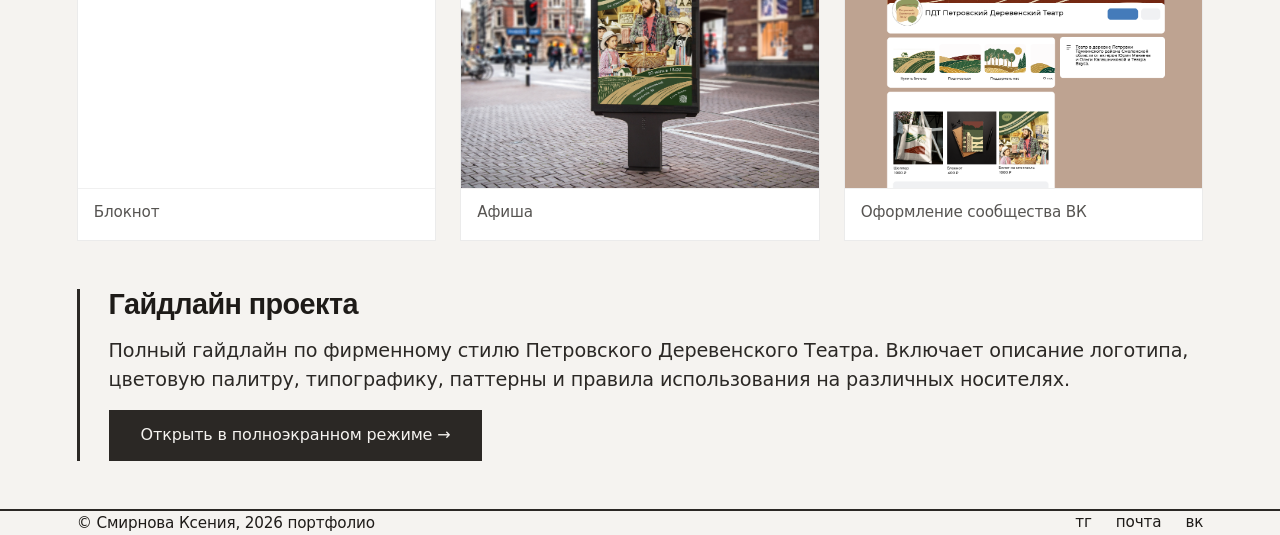
==== commit d45ec18a: "версия 4" ====
--- a/projects/project-1.html
+++ b/projects/project-1.html
@@ -4,7 +4,18 @@
     <meta charset="UTF-8">
     <meta name="viewport" content="width=device-width, initial-scale=1.0, maximum-scale=5.0">
     <title>Петровский Деревенский Театр · Ксения Смирнова</title>
-
+    <!-- FAVICON с монограммой "КС" (строго по центру, одинаковое расстояние от краёв) -->
+    <!-- Основной SVG-фавикон 100x100 -->
+    <link rel="icon" type="image/svg+xml" href="data:image/svg+xml,%3Csvg xmlns='http://www.w3.org/2000/svg' viewBox='0 0 100 100'%3E%3Crect width='100' height='100' fill='%232b2825' rx='20'/%3E%3Ctext x='50' y='66' font-family='Space Grotesk, Arial, sans-serif' font-size='46' font-weight='700' fill='%239e6b5e' text-anchor='middle' letter-spacing='6'%3EКС%3C/text%3E%3C/svg%3E">
+    
+    <!-- Apple Touch Icon (180x180) -->
+    <link rel="apple-touch-icon" sizes="180x180" href="data:image/svg+xml,%3Csvg xmlns='http://www.w3.org/2000/svg' viewBox='0 0 180 180'%3E%3Crect width='180' height='180' fill='%232b2825' rx='36'/%3E%3Ctext x='90' y='120' font-family='Space Grotesk, Arial, sans-serif' font-size='84' font-weight='700' fill='%239e6b5e' text-anchor='middle' letter-spacing='10'%3EКС%3C/text%3E%3C/svg%3E">
+    
+    <!-- PNG-версия 32x32 -->
+    <link rel="icon" type="image/png" sizes="32x32" href="data:image/svg+xml,%3Csvg xmlns='http://www.w3.org/2000/svg' viewBox='0 0 32 32'%3E%3Crect width='32' height='32' fill='%232b2825' rx='6'/%3E%3Ctext x='16' y='21.5' font-family='Space Grotesk, Arial, sans-serif' font-size='15' font-weight='700' fill='%239e6b5e' text-anchor='middle' letter-spacing='2'%3EКС%3C/text%3E%3C/svg%3E">
+    
+    <!-- PNG-версия 16x16 -->
+    <link rel="icon" type="image/png" sizes="16x16" href="data:image/svg+xml,%3Csvg xmlns='http://www.w3.org/2000/svg' viewBox='0 0 16 16'%3E%3Crect width='16' height='16' fill='%232b2825' rx='3'/%3E%3Ctext x='8' y='11' font-family='Space Grotesk, Arial, sans-serif' font-size='8' font-weight='700' fill='%239e6b5e' text-anchor='middle' letter-spacing='1'%3EКС%3C/text%3E%3C/svg%3E">
     <!-- Профессиональная типографика -->
     <link rel="stylesheet" href="https://cdn.jsdelivr.net/npm/@fontsource/satoshi@latest/css/satoshi.min.css">
     <link rel="stylesheet" href="https://cdn.jsdelivr.net/npm/@fontsource/space-grotesk@5.0.8/css/space-grotesk.min.css">
@@ -34,11 +45,11 @@
             <div class="nav-item">
                 <span class="nav-link">проекты ▼</span>
                 <div class="dropdown">
-                    <a href="project-1.html">Петровский Деревенский Театр</a>
-                    <a href="project-2.html">Мерч театра Пушкина</a>
-                    <a href="project-3.html">Мерч театра Пушкина-лимитированная коллекция</a>
-                    <a href="project-4.html">Мерч для проекта "Голос малых городов"</a>
-                    <a href="project-5.html"></a>
+                    <a href="project-1.html">Фирменный стиль для Петровского Деревенского Театра</a>
+                    <a href="project-2.html">Мерч театра им. Пушкина</a>
+                    <a href="project-3.html">Мерч театра им. Пушкина - Лимитированная коллекция</a>
+                    <a href="project-4.html">Разработка визуальной концепции робота</a>
+                    <a href="project-5.html">Логобук</a>
                 </div>
             </div>
         </div>
@@ -49,11 +60,11 @@
             <a href="../index.html">главная</a>
             <div class="projects-group">
                 <span style="font-weight:600; margin-bottom:0.3rem;">проекты:</span>
-					<a href="project-1.html">Петровский Деревенский Театр</a>
-					<a href="project-2.html">Мерч театра Пушкина</a>
-					<a href="project-3.html">Мерч театра Пушкина-лимитированная коллекция</a>
-					<a href="project-4.html">Мерч для проекта "Голос малых городов"</a>
-					<a href="project-5.html"></a>
+                    <a href="project-1.html">Фирменный стиль для Петровского Деревенского Театра</a>
+                    <a href="project-2.html">Мерч театра им. Пушкина</a>
+                    <a href="project-3.html">Мерч театра им. Пушкина - Лимитированная коллекция</a>
+                    <a href="project-4.html">Разработка визуальной концепции робота</a>
+                    <a href="project-5.html">Логобук</a>
             </div>
             <a href="https://vk.com/k.smirnova_k_svobode" class="contact-btn">связаться</a>
         </div>
@@ -68,7 +79,7 @@
                 <button class="nav-arrow" id="nextProject" aria-label="Следующий проект">→</button>
             </div>
             <div style="margin-bottom: 1rem;">
-                <a href="../index.html" class="back-to-main">← ко всем проектам</a>
+                <a href="../index.html" class="back-to-main">← на главную</a>
             </div>
 
             <!-- КОНТЕНТ ПРОЕКТА -->
